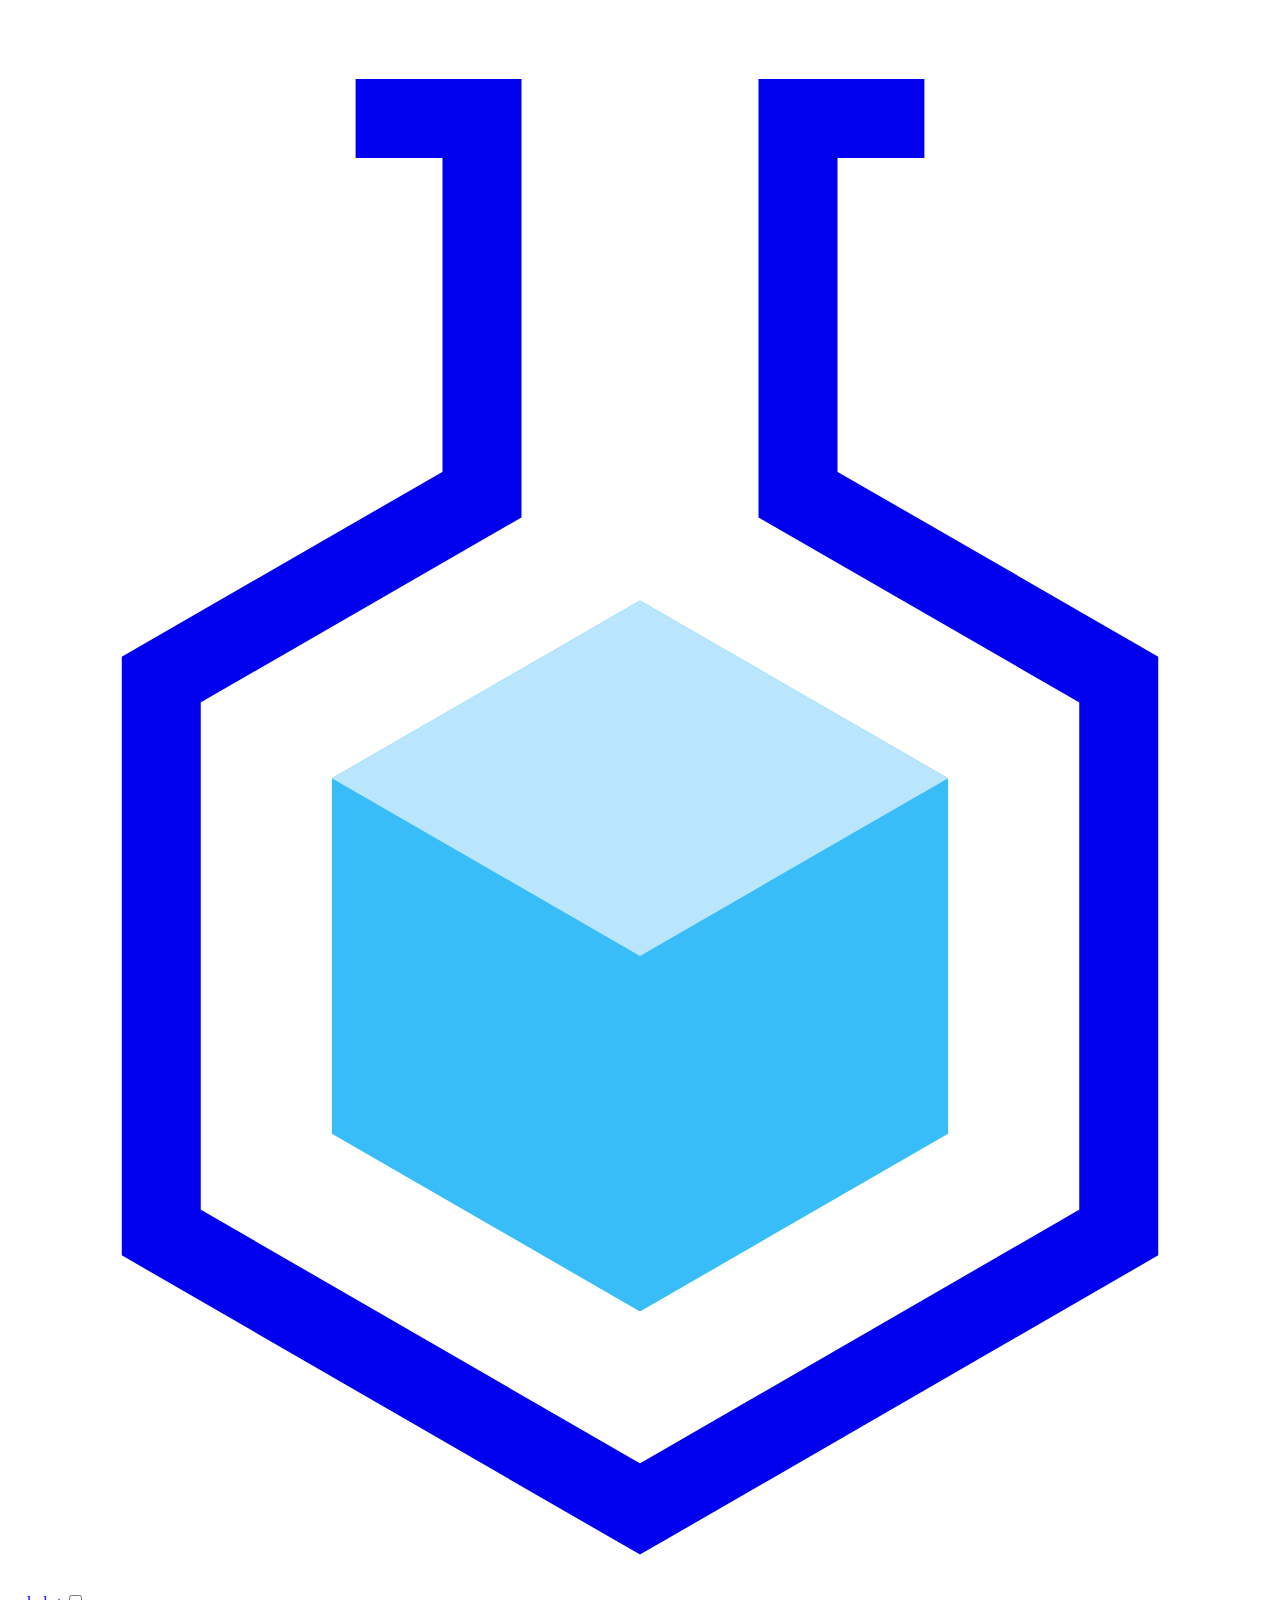
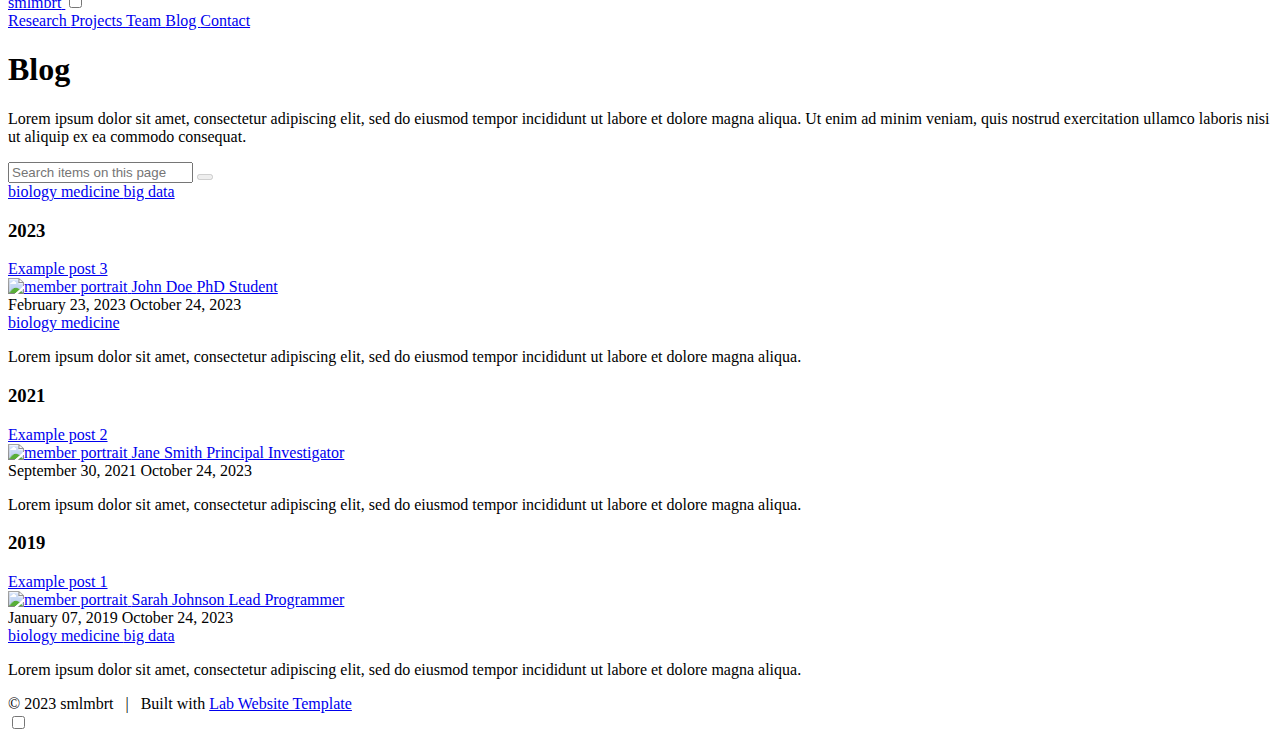
==== blog/index.html @ 7e1795e8 "Deploying to gh-pages from @ smlmbrt/lab-website@83492e2e900606e33b1bd176170d3ba9c62d9a21 🚀" ====
<!DOCTYPE html>
<html lang="en" data-dark="false">
  <head>
<meta http-equiv="Content-Type" content="text/html; charset=UTF-8">
  <!--
  put your analytics (e.g. Google Analytics) tracking code here
-->

  <!--
  put your search engine verification (e.g. Google Search Console) tag here
-->

  


























<meta name="viewport" content="width=device-width, initial-scale=1">

<title>Blog | smlmbrt</title>

<link rel="icon" href="/lab-website/images/icon.png">

<meta name="title" content="Blog">
<meta name="description" content="An engaging 1-3 sentence description of your lab.">

<meta property="og:title" content="Blog">
<meta property="og:site_title" content="smlmbrt">
<meta property="og:description" content="An engaging 1-3 sentence description of your lab.">
<meta property="og:url" content="">
<meta property="og:image" content="/lab-website/images/share.jpg">
<meta property="og:locale" content="en_US">

<meta property="twitter:title" content="Blog">
<meta property="twitter:description" content="An engaging 1-3 sentence description of your lab.">
<meta property="twitter:url" content="">
<meta property="twitter:card" content="summary_large_image">
<meta property="twitter:image" content="/lab-website/images/share.jpg">


  <meta property="og:type" content="website">


<script type="application/ld+json">
  {
    "@context": "https://schema.org",
    
      "@type": "WebSite",
    
    "name": "Blog",
    "description": "An engaging 1-3 sentence description of your lab.",
    "headline": "Blog",
    "publisher": {
      "@type": "Organization",
      "logo": { "@type": "ImageObject", "url": "/lab-website/images/icon.png" }
    },
    "url": ""
  }
</script>

<link rel="alternate" type="application/rss+xml" href="/lab-website/feed.xml">

  <!-- Google Fonts -->
<!-- automatically get url from fonts used in theme file -->

<link rel="preconnect" href="https://fonts.gstatic.com">
<link href="https://fonts.googleapis.com/css2?display=swap&&family=Barlow:ital,wght@0,200;0,400;0,500;0,600;1,200;1,400;1,500;1,600&amp;family=Roboto+Mono:ital,wght@0,200;0,400;0,500;0,600;1,200;1,400;1,500;1,600" rel="stylesheet">

<!-- Font Awesome icons (load asynchronously due to size) -->

<link href="https://use.fontawesome.com/releases/v6.3.0/css/all.css" rel="preload" as="style" onload="this.onload = null; this.rel = 'stylesheet';">
<noscript>
  <link href="https://use.fontawesome.com/releases/v6.3.0/css/all.css" rel="stylesheet">
</noscript>

  <!-- third party styles -->
<!-- https://stylishthemes.github.io/Syntax-Themes/pygments/ -->
<link href="https://cdn.jsdelivr.net/gh/StylishThemes/Syntax-Themes/pygments/css-github/pygments-tomorrow-night-eighties.css" rel="stylesheet">

<!-- include all sass in styles folder -->


  
    <link href="/lab-website/_styles/-theme.css" rel="stylesheet">
  

  
    <link href="/lab-website/_styles/alert.css" rel="stylesheet">
  

  
    <link href="/lab-website/_styles/all.css" rel="stylesheet">
  

  
    <link href="/lab-website/_styles/anchor.css" rel="stylesheet">
  

  
    <link href="/lab-website/_styles/background.css" rel="stylesheet">
  

  
    <link href="/lab-website/_styles/body.css" rel="stylesheet">
  

  
    <link href="/lab-website/_styles/bold.css" rel="stylesheet">
  

  
    <link href="/lab-website/_styles/button.css" rel="stylesheet">
  

  
    <link href="/lab-website/_styles/card.css" rel="stylesheet">
  

  
    <link href="/lab-website/_styles/checkbox.css" rel="stylesheet">
  

  
    <link href="/lab-website/_styles/citation.css" rel="stylesheet">
  

  
    <link href="/lab-website/_styles/code.css" rel="stylesheet">
  

  
    <link href="/lab-website/_styles/cols.css" rel="stylesheet">
  

  
    <link href="/lab-website/_styles/dark-toggle.css" rel="stylesheet">
  

  
    <link href="/lab-website/_styles/feature.css" rel="stylesheet">
  

  
    <link href="/lab-website/_styles/figure.css" rel="stylesheet">
  

  
    <link href="/lab-website/_styles/float.css" rel="stylesheet">
  

  
    <link href="/lab-website/_styles/font.css" rel="stylesheet">
  

  
    <link href="/lab-website/_styles/footer.css" rel="stylesheet">
  

  
    <link href="/lab-website/_styles/form.css" rel="stylesheet">
  

  
    <link href="/lab-website/_styles/grid.css" rel="stylesheet">
  

  
    <link href="/lab-website/_styles/header.css" rel="stylesheet">
  

  
    <link href="/lab-website/_styles/heading.css" rel="stylesheet">
  

  
    <link href="/lab-website/_styles/highlight.css" rel="stylesheet">
  

  
    <link href="/lab-website/_styles/icon.css" rel="stylesheet">
  

  
    <link href="/lab-website/_styles/image.css" rel="stylesheet">
  

  
    <link href="/lab-website/_styles/link.css" rel="stylesheet">
  

  
    <link href="/lab-website/_styles/list.css" rel="stylesheet">
  

  
    <link href="/lab-website/_styles/main.css" rel="stylesheet">
  

  
    <link href="/lab-website/_styles/paragraph.css" rel="stylesheet">
  

  
    <link href="/lab-website/_styles/portrait.css" rel="stylesheet">
  

  
    <link href="/lab-website/_styles/post-excerpt.css" rel="stylesheet">
  

  
    <link href="/lab-website/_styles/post-info.css" rel="stylesheet">
  

  
    <link href="/lab-website/_styles/post-nav.css" rel="stylesheet">
  

  
    <link href="/lab-website/_styles/quote.css" rel="stylesheet">
  

  
    <link href="/lab-website/_styles/rule.css" rel="stylesheet">
  

  
    <link href="/lab-website/_styles/search-box.css" rel="stylesheet">
  

  
    <link href="/lab-website/_styles/search-info.css" rel="stylesheet">
  

  
    <link href="/lab-website/_styles/section.css" rel="stylesheet">
  

  
    <link href="/lab-website/_styles/table.css" rel="stylesheet">
  

  
    <link href="/lab-website/_styles/tags.css" rel="stylesheet">
  

  
    <link href="/lab-website/_styles/textbox.css" rel="stylesheet">
  

  
    <link href="/lab-website/_styles/tooltip.css" rel="stylesheet">
  

  
    <link href="/lab-website/_styles/util.css" rel="stylesheet">
  

  

  

  

  

  

  

  

  

  

  

  

  

  

  

  

  

  

  

  

  

  

  

  

  

  

  


<!-- include all css in styles folder -->



  <!-- third party scripts -->
<script src="https://unpkg.com/@popperjs/core@2" defer></script>
<script src="https://unpkg.com/tippy.js@6" defer></script>
<script src="https://unpkg.com/mark.js@8" defer></script>

<!-- include all js in scripts folder -->


  <script src="/lab-website/_scripts/anchors.js"></script>

  <script src="/lab-website/_scripts/dark-mode.js"></script>

  <script src="/lab-website/_scripts/fetch-tags.js"></script>

  <script src="/lab-website/_scripts/search.js"></script>

  <script src="/lab-website/_scripts/site-search.js"></script>

  <script src="/lab-website/_scripts/tooltip.js"></script>


</head>

  <body>
    







<header class="background" style="--image: url('/lab-website/images/background.jpg')" data-dark="true">
  <a href="/lab-website/" class="home">
    
      <span class="logo">
        
          <svg xmlns="http://www.w3.org/2000/svg" viewbox="-40 -60 80 100">
  <style>
    .bubble {
      animation: float 2s ease-out both infinite var(--delay);
    }
    @keyframes float {
      0% {
        opacity: 0;
      }
      50% {
        transform: translateY(0);
        opacity: 0;
      }
      75% {
        opacity: 1;
      }
      100% {
        opacity: 0;
        transform: translateY(-40px);
      }
    }
  </style>
  <g fill="currentColor" opacity="0.5">
    <circle class="bubble" cx="0" cy="-10" r="3" style="--delay: 0.1s"></circle>
    <circle class="bubble" cx="0" cy="-10" r="3" style="--delay: 0.4s"></circle>
    <circle class="bubble" cx="0" cy="-10" r="3" style="--delay: 1.1s"></circle>
  </g>
  <path fill="#38bdf8" d="
      M 0 -22.5
      L -19.5 -11.25
      L -19.5 11.25
      L 0 22.5
      L 19.5 11.25
      L 19.5 -11.25
      z
    "></path>
  <path fill="#bae6fd" d="
      M 0 -22.5
      L -19.5 -11.25
      L 0 0
      L 19.5 -11.25
      z
    "></path>
  <path fill="none" stroke="currentColor" stroke-width="5" d="
      M -18 -53
      L -10 -53
      L -10 -29.2
      L -30.3 -17.5
      L -30.3 17.5
      L 0 35
      L 30.3 17.5
      L 30.3 -17.5
      L 10 -29.2
      L 10 -53
      L 18 -53
    "></path>
</svg>

        
      </span>
    
    
      <span class="title" data-tooltip="Home">
        
          <span>smlmbrt</span>
        
        
      </span>
    
  </a>

  <input class="nav-toggle" type="checkbox" aria-label="show/hide nav">

  <nav>
    
    
      
        <a href="/lab-website/research/" data-tooltip="Published works">
          Research
        </a>
      
    
      
        <a href="/lab-website/projects/" data-tooltip="Software, datasets, and more">
          Projects
        </a>
      
    
      
        <a href="/lab-website/team/" data-tooltip="About our team">
          Team
        </a>
      
    
      
        <a href="/lab-website/blog/" data-tooltip="Musings and miscellany">
          Blog
        </a>
      
    
      
        <a href="/lab-website/contact/" data-tooltip="Email, address, and location">
          Contact
        </a>
      
    
  </nav>
</header>

    <main>
      <!--
  modify main content of page:
  - add section breaks
  - attach section properties
  - wrap each table in div to allow for scrolling
  - filter out blank sections
-->








  
  
  

  <section class="background" data-size="page">
    <h1 id="blog">
<i class="icon fa-solid fa-feather-pointed"></i>Blog</h1>

<p>Lorem ipsum dolor sit amet, consectetur adipiscing elit, sed do eiusmod tempor incididunt ut labore et dolore magna aliqua.
Ut enim ad minim veniam, quis nostrud exercitation ullamco laboris nisi ut aliquip ex ea commodo consequat.</p>
  </section>

  
  
  

  <section class="background" data-size="page">
    <!--
  background: ;
  dark: ;
  size: ;
-->

<div class="search-box">
  <input type="text" class="search-input" oninput="onSearchInput(this)" placeholder="Search items on this page">
  <button disabled data-tooltip="Clear search" aria-label="clear search" onclick="onSearchClear()">
    <i class="icon fa-solid fa-magnifying-glass"></i>
  </button>
</div>

<div class="tags" data-link="/lab-website/blog/">
    
      <a href="/lab-website/blog/?search=%22tag:%20biology%22" class="tag" data-tooltip='Show items with the tag "biology"'>
        biology
      </a>
    
      <a href="/lab-website/blog/?search=%22tag:%20medicine%22" class="tag" data-tooltip='Show items with the tag "medicine"'>
        medicine
      </a>
    
      <a href="/lab-website/blog/?search=%22tag:%20big%20data%22" class="tag" data-tooltip='Show items with the tag "big data"'>
        big data
      </a>
    
  </div>

<div class="search-info"></div>

<h3 id="2023">2023</h3>

<div class="post-excerpt">
  
  
  <a href="/lab-website/2023/02/23/example-post-3.html">Example post 3</a>

  <div class="post-info">
  
    
    
      

<div class="portrait-wrapper">
  <a href="/lab-website/members/john-doe.html" class="portrait" data-style="tiny" aria-label="John Doe">
    <img src="/lab-website/images/photo.jpg" class="portrait-image" alt="member portrait" loading="lazy" onerror="this.src = '/lab-website/images/fallback.svg'; this.onerror = null;">

    
      <span class="portrait-text">
        
          <span class="portrait-name">
            John Doe
          </span>
        

        
          <span class="portrait-role">
            
            <i class="icon fa-solid fa-graduation-cap"></i>
            <span>PhD Student</span>
          </span>
        
      </span>
    
  </a>
</div>

    
  

  
  

  
    <span data-tooltip="Originally published on">
      <i class="icon fa-regular fa-calendar"></i>
      <span>February 23, 2023</span>
    </span>
  

  
    <span data-tooltip="Last updated on">
      <i class="icon fa-solid fa-clock-rotate-left"></i>
      <span>October 24, 2023</span>
    </span>
  
</div>


  


  <div class="tags" data-link="/lab-website/blog">
    
      <a href="/lab-website/blog?search=%22tag:%20biology%22" class="tag" data-tooltip='Show items with the tag "biology"'>
        biology
      </a>
    
      <a href="/lab-website/blog?search=%22tag:%20medicine%22" class="tag" data-tooltip='Show items with the tag "medicine"'>
        medicine
      </a>
    
  </div>





  
  
  <p data-search="Lorem ipsum dolor sit amet  consectetur adipiscing elit  sed do eiusmod tempor incididunt ut labore et dolore magna aliqua ">
    Lorem ipsum dolor sit amet, consectetur adipiscing elit, sed do eiusmod tempor incididunt ut labore et dolore magna aliqua.

  </p>
</div>

<h3 id="2021">2021</h3>

<div class="post-excerpt">
  
  
  <a href="/lab-website/2021/09/30/example-post-2.html">Example post 2</a>

  <div class="post-info">
  
    
    
      

<div class="portrait-wrapper">
  <a href="/lab-website/members/jane-smith.html" class="portrait" data-style="tiny" aria-label="Jane Smith">
    <img src="/lab-website/images/photo.jpg" class="portrait-image" alt="member portrait" loading="lazy" onerror="this.src = '/lab-website/images/fallback.svg'; this.onerror = null;">

    
      <span class="portrait-text">
        
          <span class="portrait-name">
            Jane Smith
          </span>
        

        
          <span class="portrait-role">
            
            <i class="icon fa-solid fa-microscope"></i>
            <span>Principal Investigator</span>
          </span>
        
      </span>
    
  </a>
</div>

    
  

  
  

  
    <span data-tooltip="Originally published on">
      <i class="icon fa-regular fa-calendar"></i>
      <span>September 30, 2021</span>
    </span>
  

  
    <span data-tooltip="Last updated on">
      <i class="icon fa-solid fa-clock-rotate-left"></i>
      <span>October 24, 2023</span>
    </span>
  
</div>


  






  
  
  <p data-search="Lorem ipsum dolor sit amet  consectetur adipiscing elit  sed do eiusmod tempor incididunt ut labore et dolore magna aliqua ">
    Lorem ipsum dolor sit amet, consectetur adipiscing elit, sed do eiusmod tempor incididunt ut labore et dolore magna aliqua.

  </p>
</div>

<h3 id="2019">2019</h3>

<div class="post-excerpt">
  
  
  <a href="/lab-website/2019/01/07/example-post-1.html">Example post 1</a>

  <div class="post-info">
  
    
    
      

<div class="portrait-wrapper">
  <a href="/lab-website/members/sarah-johnson.html" class="portrait" data-style="tiny" aria-label="Sarah Johnson">
    <img src="/lab-website/images/photo.jpg" class="portrait-image" alt="member portrait" loading="lazy" onerror="this.src = '/lab-website/images/fallback.svg'; this.onerror = null;">

    
      <span class="portrait-text">
        
          <span class="portrait-name">
            Sarah Johnson
          </span>
        

        
          <span class="portrait-role">
            
            <i class="icon fa-solid fa-code"></i>
            <span>Lead Programmer</span>
          </span>
        
      </span>
    
  </a>
</div>

    
  

  
  

  
    <span data-tooltip="Originally published on">
      <i class="icon fa-regular fa-calendar"></i>
      <span>January 07, 2019</span>
    </span>
  

  
    <span data-tooltip="Last updated on">
      <i class="icon fa-solid fa-clock-rotate-left"></i>
      <span>October 24, 2023</span>
    </span>
  
</div>


  


  <div class="tags" data-link="/lab-website/blog">
    
      <a href="/lab-website/blog?search=%22tag:%20biology%22" class="tag" data-tooltip='Show items with the tag "biology"'>
        biology
      </a>
    
      <a href="/lab-website/blog?search=%22tag:%20medicine%22" class="tag" data-tooltip='Show items with the tag "medicine"'>
        medicine
      </a>
    
      <a href="/lab-website/blog?search=%22tag:%20big%20data%22" class="tag" data-tooltip='Show items with the tag "big data"'>
        big data
      </a>
    
  </div>





  
  
  <p data-search="Lorem ipsum dolor sit amet  consectetur adipiscing elit  sed do eiusmod tempor incididunt ut labore et dolore magna aliqua ">
    Lorem ipsum dolor sit amet, consectetur adipiscing elit, sed do eiusmod tempor incididunt ut labore et dolore magna aliqua.

  </p>
</div>
  </section>


    </main>
    


<footer class="background" style="--image: url('/lab-website/images/background.jpg')" data-dark="true" data-size="wide">
  <!--
    <div>
      Extra details like contact info or address
    </div>
  -->

  <div>
    
      
      
      



  <div class="button-wrapper">
    <a class="button" href="mailto:contact@smlmbrt.com" data-tooltip="Email" data-style="bare" aria-label="Email">
      <i class="icon fa-solid fa-envelope"></i>
      
    </a>
  </div>


    
      
      
      



  <div class="button-wrapper">
    <a class="button" href="https://orcid.org/0000-0001-8713-9213" data-tooltip="ORCID" data-style="bare" aria-label="ORCID">
      <i class="icon fa-brands fa-orcid"></i>
      
    </a>
  </div>


    
      
      
      



  <div class="button-wrapper">
    <a class="button" href="https://scholar.google.com/citations?user=ETJoidYAAAAJ" data-tooltip="Google Scholar" data-style="bare" aria-label="Google Scholar">
      <i class="icon fa-brands fa-google"></i>
      
    </a>
  </div>


    
      
      
      



  <div class="button-wrapper">
    <a class="button" href="https://github.com/smlmbrt" data-tooltip="GitHub" data-style="bare" aria-label="GitHub">
      <i class="icon fa-brands fa-github"></i>
      
    </a>
  </div>


    
      
      
      



  <div class="button-wrapper">
    <a class="button" href="https://twitter.com/smlmbrt" data-tooltip="Twitter" data-style="bare" aria-label="Twitter">
      <i class="icon fa-brands fa-twitter"></i>
      
    </a>
  </div>


    
      
      
      



  <div class="button-wrapper">
    <a class="button" href="https://youtube.com/smlmbrt" data-tooltip="YouTube" data-style="bare" aria-label="YouTube">
      <i class="icon fa-brands fa-youtube"></i>
      
    </a>
  </div>


    
  </div>

  <div>
    © 2023
    smlmbrt
      |   Built with
    <a href="https://github.com/greenelab/lab-website-template">
      Lab Website Template
    </a>
  </div>

  <input type="checkbox" class="dark-toggle" data-tooltip="Dark mode" aria-label="toggle dark mode" oninput="onDarkToggleChange(event)">
</footer>

  </body>
</html>
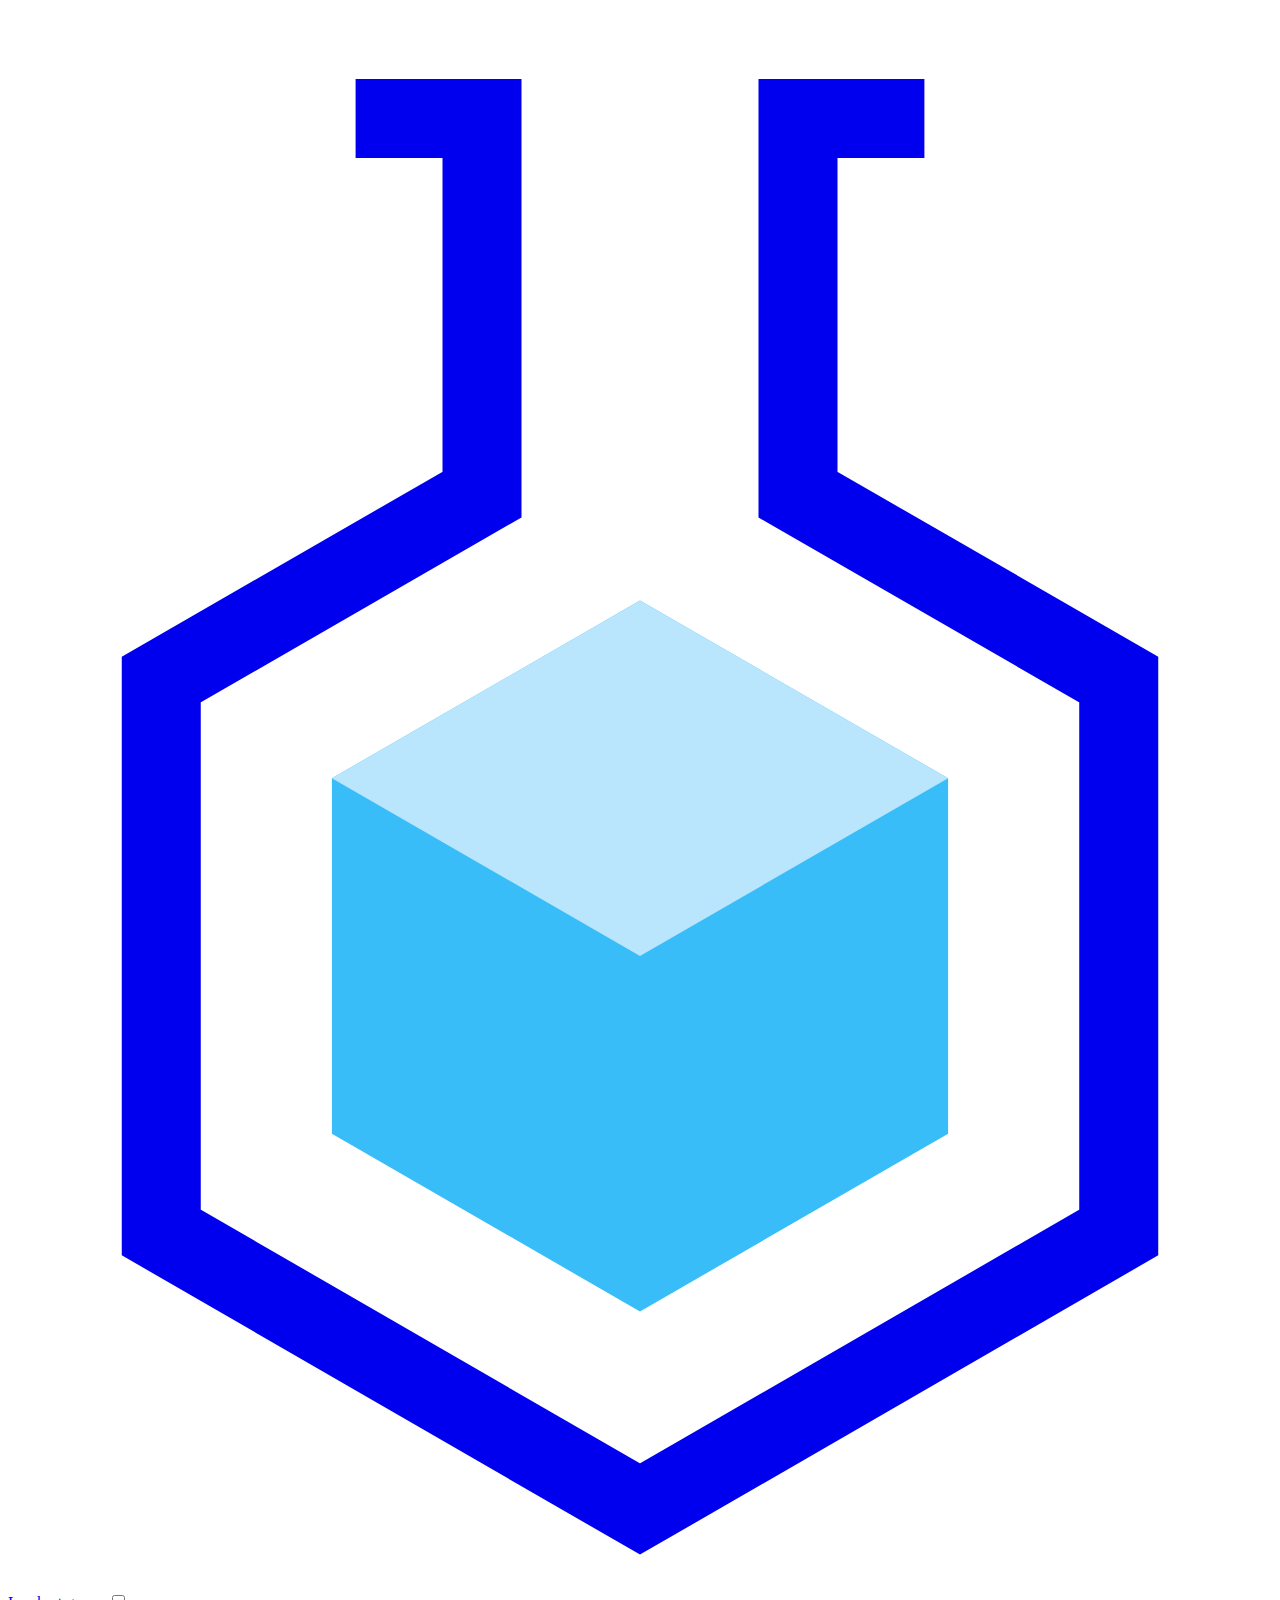
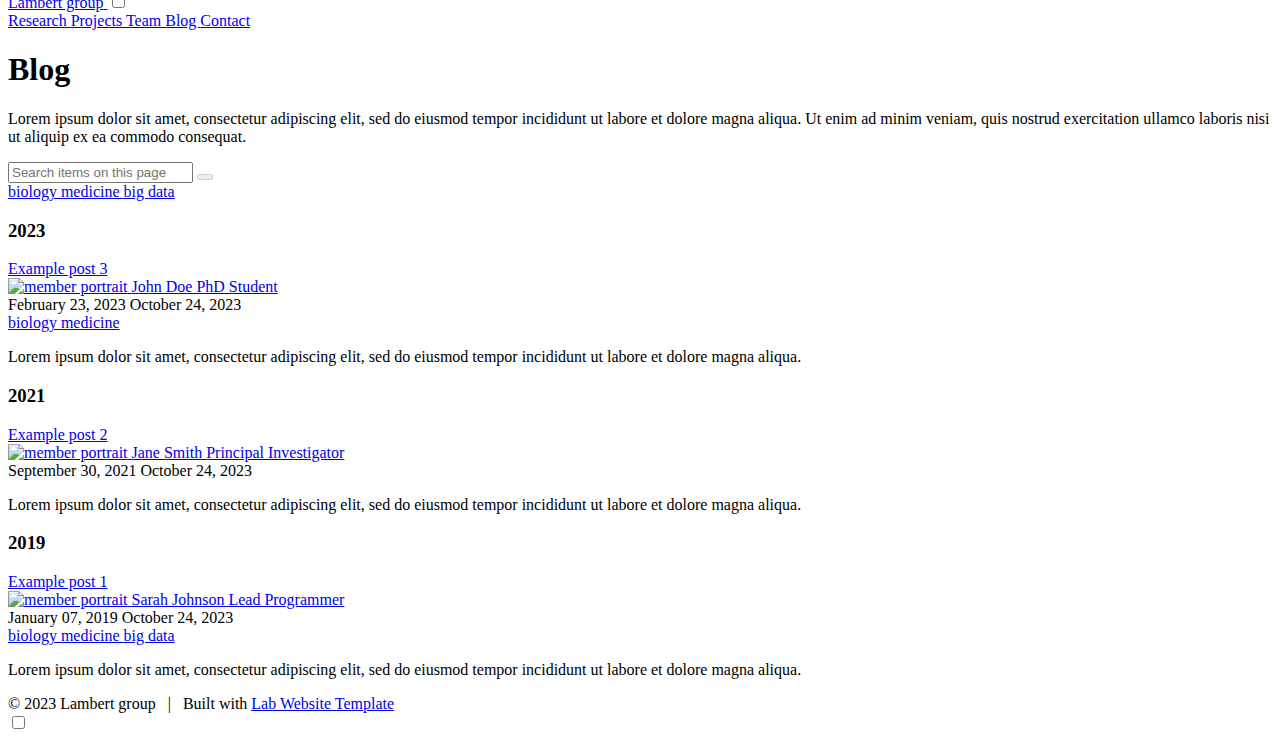
==== commit 3b547561: "Deploying to gh-pages from @ smlmbrt/lab-website@cede5c1b2ae5bda30265994ef2825c49dc8df727 🚀" ====
--- a/blog/index.html
+++ b/blog/index.html
@@ -39,22 +39,22 @@
 
 <meta name="viewport" content="width=device-width, initial-scale=1">
 
-<title>Blog | smlmbrt</title>
+<title>Blog | Lambert group</title>
 
 <link rel="icon" href="/lab-website/images/icon.png">
 
 <meta name="title" content="Blog">
-<meta name="description" content="An engaging 1-3 sentence description of your lab.">
+<meta name="description" content="We study the genetics of multimorbidity and develop open-source resources and tools for genetics research.">
 
 <meta property="og:title" content="Blog">
-<meta property="og:site_title" content="smlmbrt">
-<meta property="og:description" content="An engaging 1-3 sentence description of your lab.">
+<meta property="og:site_title" content="Lambert group">
+<meta property="og:description" content="We study the genetics of multimorbidity and develop open-source resources and tools for genetics research.">
 <meta property="og:url" content="">
 <meta property="og:image" content="/lab-website/images/share.jpg">
 <meta property="og:locale" content="en_US">
 
 <meta property="twitter:title" content="Blog">
-<meta property="twitter:description" content="An engaging 1-3 sentence description of your lab.">
+<meta property="twitter:description" content="We study the genetics of multimorbidity and develop open-source resources and tools for genetics research.">
 <meta property="twitter:url" content="">
 <meta property="twitter:card" content="summary_large_image">
 <meta property="twitter:image" content="/lab-website/images/share.jpg">
@@ -70,7 +70,7 @@
       "@type": "WebSite",
     
     "name": "Blog",
-    "description": "An engaging 1-3 sentence description of your lab.",
+    "description": "We study the genetics of multimorbidity and develop open-source resources and tools for genetics research.",
     "headline": "Blog",
     "publisher": {
       "@type": "Organization",
@@ -436,7 +436,7 @@
     
       <span class="title" data-tooltip="Home">
         
-          <span>smlmbrt</span>
+          <span>Lambert group</span>
         
         
       </span>
@@ -817,7 +817,7 @@
 
 
   <div class="button-wrapper">
-    <a class="button" href="mailto:contact@smlmbrt.com" data-tooltip="Email" data-style="bare" aria-label="Email">
+    <a class="button" href="mailto:sl925@medschl.cam.ac.uk" data-tooltip="Email" data-style="bare" aria-label="Email">
       <i class="icon fa-solid fa-envelope"></i>
       
     </a>
@@ -832,7 +832,7 @@
 
 
   <div class="button-wrapper">
-    <a class="button" href="https://orcid.org/0000-0001-8713-9213" data-tooltip="ORCID" data-style="bare" aria-label="ORCID">
+    <a class="button" href="https://orcid.org/0000-0001-8222-008X" data-tooltip="ORCID" data-style="bare" aria-label="ORCID">
       <i class="icon fa-brands fa-orcid"></i>
       
     </a>
@@ -847,7 +847,7 @@
 
 
   <div class="button-wrapper">
-    <a class="button" href="https://scholar.google.com/citations?user=ETJoidYAAAAJ" data-tooltip="Google Scholar" data-style="bare" aria-label="Google Scholar">
+    <a class="button" href="https://scholar.google.com/citations?user=MatZDNgAAAAJ" data-tooltip="Google Scholar" data-style="bare" aria-label="Google Scholar">
       <i class="icon fa-brands fa-google"></i>
       
     </a>
@@ -877,7 +877,7 @@
 
 
   <div class="button-wrapper">
-    <a class="button" href="https://twitter.com/smlmbrt" data-tooltip="Twitter" data-style="bare" aria-label="Twitter">
+    <a class="button" href="https://twitter.com/iamslambert" data-tooltip="Twitter" data-style="bare" aria-label="Twitter">
       <i class="icon fa-brands fa-twitter"></i>
       
     </a>
@@ -885,26 +885,11 @@
 
 
     
-      
-      
-      
-
-
-
-  <div class="button-wrapper">
-    <a class="button" href="https://youtube.com/smlmbrt" data-tooltip="YouTube" data-style="bare" aria-label="YouTube">
-      <i class="icon fa-brands fa-youtube"></i>
-      
-    </a>
-  </div>
-
-
-    
   </div>
 
   <div>
     © 2023
-    smlmbrt
+    Lambert group
       |   Built with
     <a href="https://github.com/greenelab/lab-website-template">
       Lab Website Template
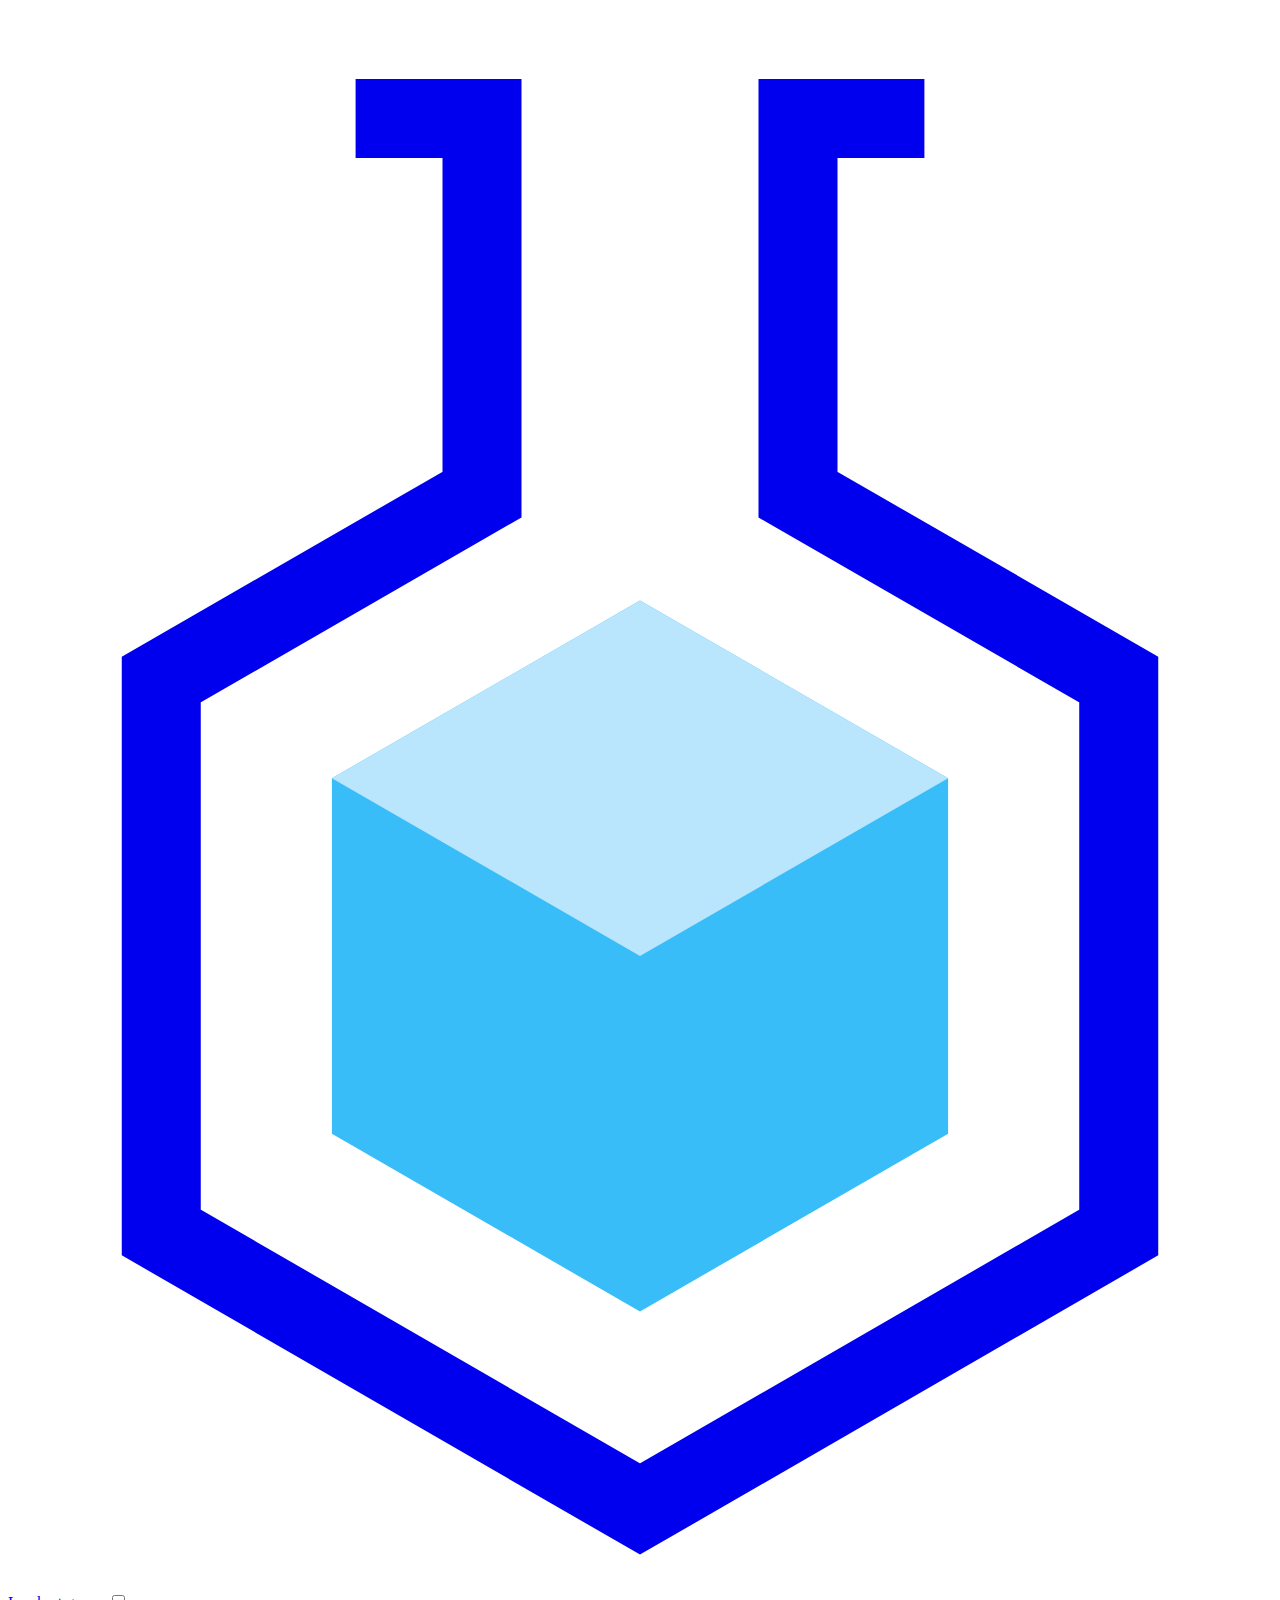
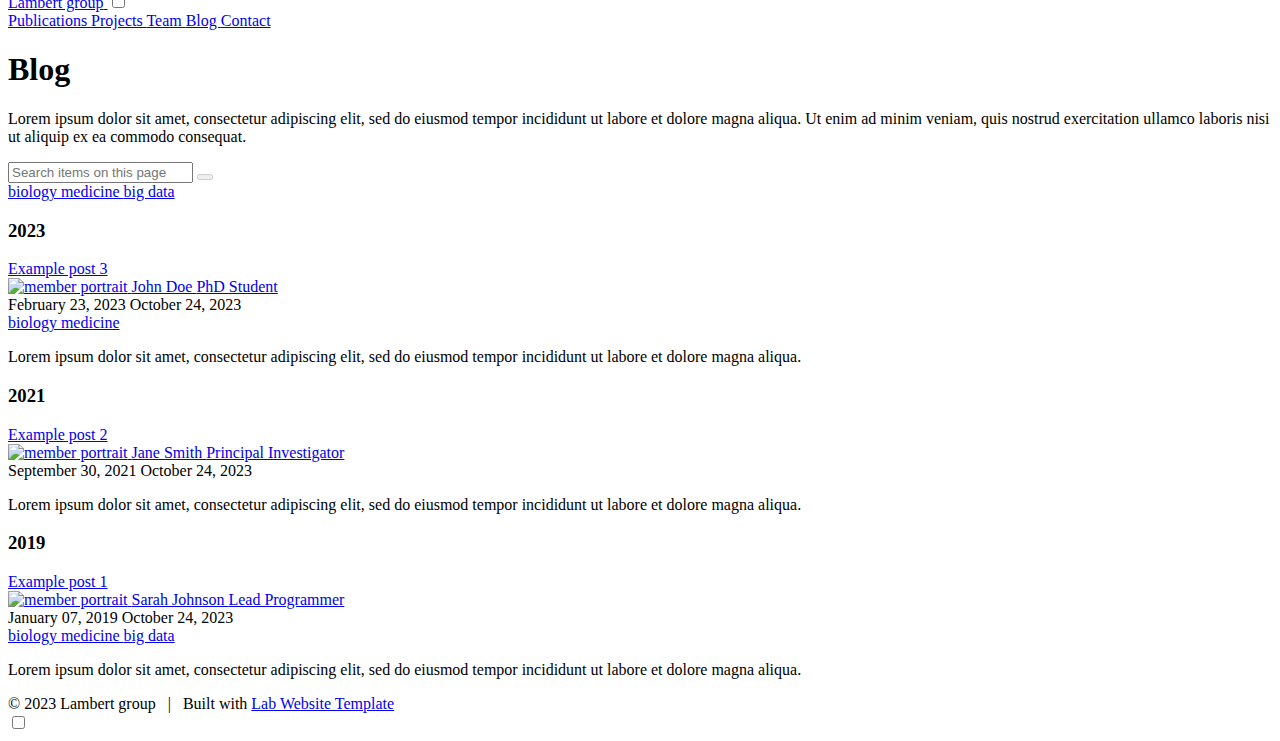
==== commit a2d4f4b5: "Deploying to gh-pages from @ smlmbrt/lab-website@b8b0866dea380e8ec8be230c3888607c836efc59 🚀" ====
--- a/blog/index.html
+++ b/blog/index.html
@@ -449,8 +449,8 @@
     
     
       
-        <a href="/lab-website/research/" data-tooltip="Published works">
-          Research
+        <a href="/lab-website/publications/" data-tooltip="Published works">
+          Publications
         </a>
       
     
